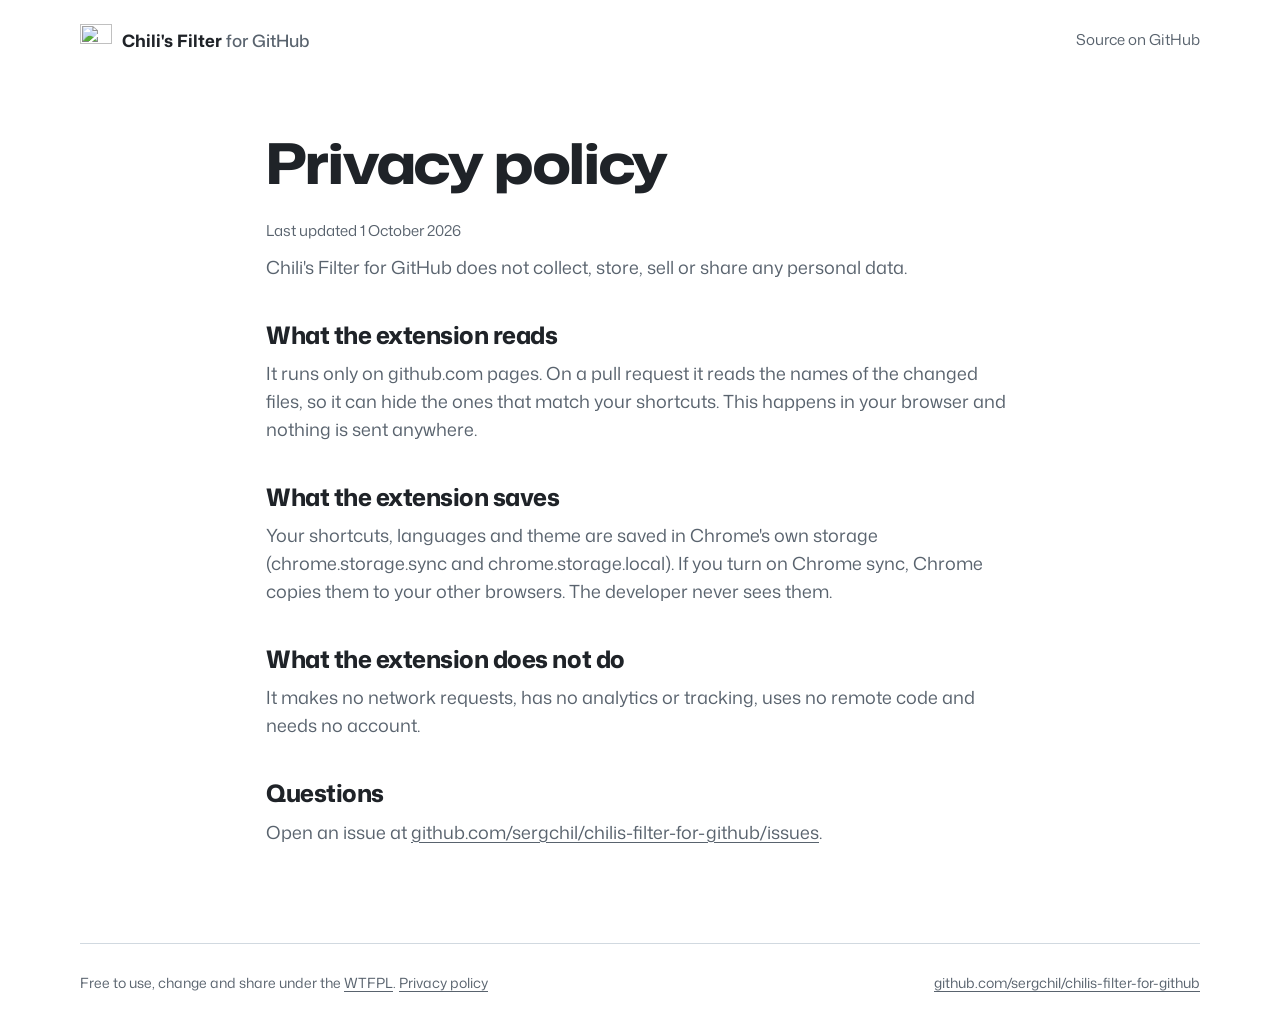
==== site/privacy.html @ f220df03 "Add a privacy policy page and the Chrome Web Store listing assets Co-Authored-By: Claude <noreply@an" ====
<!doctype html>
<html lang="en">
<head>
  <meta charset="utf-8">
  <meta name="viewport" content="width=device-width, initial-scale=1">
  <title>Privacy policy · Chili's Filter for GitHub</title>
  <meta name="description" content="A Chrome extension that hides generated code, lock files and snapshots from GitHub pull requests, so you review only the code a person wrote.">
  <link rel="icon" href="icons/icon.svg" type="image/svg+xml">
  <link rel="preconnect" href="https://fonts.googleapis.com">
  <link rel="preconnect" href="https://fonts.gstatic.com" crossorigin>
  <link href="https://fonts.googleapis.com/css2?family=Mona+Sans:wdth,wght@75..125,200..900&display=swap" rel="stylesheet">
  <link rel="stylesheet" href="style.css">
</head>
<body>
  <header class="top wrap">
    <a class="brand" href="./">
      <img src="icons/icon.svg" alt="" width="32" height="32">
      <span>Chili's Filter <span class="brand-for">for GitHub</span></span>
    </a>
    <a class="top-link" href="https://github.com/sergchil/chilis-filter-for-github">Source on GitHub</a>
  </header>

    <main class="wrap legal">
    <h1>Privacy policy</h1>
    <p class="legal-date">Last updated 1 October 2026</p>
    <p>Chili's Filter for GitHub does not collect, store, sell or share any personal data.</p>
    <h2>What the extension reads</h2>
    <p>It runs only on github.com pages. On a pull request it reads the names of the changed files, so it can hide the ones that match your shortcuts. This happens in your browser and nothing is sent anywhere.</p>
    <h2>What the extension saves</h2>
    <p>Your shortcuts, languages and theme are saved in Chrome's own storage (chrome.storage.sync and chrome.storage.local). If you turn on Chrome sync, Chrome copies them to your other browsers. The developer never sees them.</p>
    <h2>What the extension does not do</h2>
    <p>It makes no network requests, has no analytics or tracking, uses no remote code and needs no account.</p>
    <h2>Questions</h2>
    <p>Open an issue at <a href="https://github.com/sergchil/chilis-filter-for-github/issues">github.com/sergchil/chilis-filter-for-github/issues</a>.</p>
  </main>

  <footer class="foot wrap">
    <span>Free to use, change and share under the <a href="https://github.com/sergchil/chilis-filter-for-github/blob/master/LICENSE">WTFPL</a>. <a href="privacy.html">Privacy policy</a></span>
    <a href="https://github.com/sergchil/chilis-filter-for-github">github.com/sergchil/chilis-filter-for-github</a>
  </footer>

</body>
</html>
---- site/style.css ----
/* GitHub's own palette for the page, chili red only for what you can press or switch. */
:root {
  --paper: #ffffff;
  --wash: #f6f8fa;
  --ink: #1f2328;
  --muted: #59636e;
  --rule: #d1d9e0;
  --chili: #d4381c;
  --chili-press: #b42d14;
  --chili-soft: #fff0ec;
  --del: #cf222e;
  --del-bg: #ffebe9;
  --del-sign: #ffcecb;
  --add: #1a7f37;
  --add-bg: #dafbe1;
  --add-sign: #aceebb;
  --sans: "Mona Sans", ui-sans-serif, system-ui, -apple-system, "Segoe UI", sans-serif;
  --mono: ui-monospace, SFMono-Regular, "SF Mono", Menlo, Consolas, monospace;
  --wrap: 1120px;
}

* { box-sizing: border-box; }
html { -webkit-text-size-adjust: 100%; scroll-behavior: smooth; }
body {
  margin: 0;
  background: var(--paper);
  color: var(--ink);
  font: 400 18px/1.55 var(--sans);
  font-variation-settings: "wdth" 100;
}
img { display: block; max-width: 100%; height: auto; }
a { color: inherit; text-underline-offset: 3px; }
a:focus-visible, button:focus-visible, input:focus-visible {
  outline: 2px solid var(--chili);
  outline-offset: 3px;
  border-radius: 6px;
}
code { font: 0.88em var(--mono); background: var(--wash); border: 1px solid var(--rule); border-radius: 6px; padding: 0.1em 0.35em; }
h1, h2 { margin: 0; font-weight: 750; letter-spacing: -0.02em; }
h2 { font-size: clamp(28px, 3.6vw, 40px); line-height: 1.1; font-variation-settings: "wdth" 112; }
p { margin: 0; }

.wrap { width: min(100% - 48px, var(--wrap)); margin-inline: auto; }
.sr-only { position: absolute; width: 1px; height: 1px; overflow: hidden; clip: rect(0 0 0 0); white-space: nowrap; }

/* ---------- top bar ---------- */
.top { display: flex; align-items: center; justify-content: space-between; padding: 24px 0; }
.brand { display: flex; align-items: center; gap: 10px; text-decoration: none; font-weight: 700; font-size: 17px; }
.brand-for { color: var(--muted); font-weight: 500; }
.top-link { font-size: 15px; color: var(--muted); text-decoration: none; }
.top-link:hover { color: var(--ink); text-decoration: underline; }

/* ---------- hero: the headline is a diff ---------- */
.hero { padding: 56px 0 72px; }
.diff-title {
  display: grid;
  font-size: clamp(44px, 9vw, 112px);
  line-height: 1;
  font-weight: 800;
  font-variation-settings: "wdth" 125;
  letter-spacing: -0.035em;
  border: 1px solid var(--rule);
  border-radius: 14px;
  overflow: hidden;
}
.diff-line { display: grid; grid-template-columns: 1.1em 1fr; align-items: center; }
.diff-line .sign {
  align-self: stretch;
  display: grid;
  place-items: center;
  font-size: 0.5em;
  font-weight: 500;
  font-variation-settings: "wdth" 100;
}
.diff-line .text { padding: 0.16em 0.3em 0.2em 0.25em; }
.del { background: var(--del-bg); color: #82071e; }
.del .sign { background: var(--del-sign); color: var(--del); }
.del .text { text-decoration: line-through; text-decoration-thickness: 0.07em; text-decoration-color: var(--del); }
.add { background: var(--add-bg); color: #044f1e; border-top: 1px solid var(--rule); }
.add .sign { background: var(--add-sign); color: var(--add); }

.lede { margin-top: 32px; max-width: 34ch; font-size: clamp(20px, 2.2vw, 25px); line-height: 1.4; color: var(--muted); }
.actions { display: flex; flex-wrap: wrap; gap: 12px; margin-top: 32px; }

.btn {
  display: inline-flex; align-items: center; justify-content: center;
  min-height: 48px; padding: 0 22px;
  border: 1px solid var(--rule); border-radius: 10px;
  background: var(--paper); color: var(--ink);
  font: 600 16px var(--sans); text-decoration: none;
}
.btn:hover { background: var(--wash); }
.btn-primary { background: var(--chili); border-color: var(--chili); color: #fff; }
.btn-primary:hover { background: var(--chili-press); border-color: var(--chili-press); }
.btn-big { min-height: 60px; padding: 0 34px; font-size: 19px; border-radius: 12px; }

/* One load moment: the old count is struck out, then the new line lands. */
@media (prefers-reduced-motion: no-preference) {
  .del .text { animation: strike 0.7s 0.3s both cubic-bezier(.6,0,.2,1); }
  .add { animation: land 0.6s 0.95s both cubic-bezier(.2,.8,.2,1); }
  @keyframes strike { from { text-decoration-color: transparent; } to { text-decoration-color: var(--del); } }
  @keyframes land { from { opacity: 0; transform: translateY(-12px); } to { opacity: 1; transform: none; } }
}

/* ---------- live demo ---------- */
.demo { padding: 24px 0 96px; }
.demo-head { max-width: 60ch; margin-bottom: 28px; }
.demo-head p { margin-top: 12px; color: var(--muted); }

.demo-box {
  display: grid;
  grid-template-columns: 340px 1fr;
  gap: 0;
  border: 1px solid var(--rule);
  border-radius: 14px;
  overflow: hidden;
  background: var(--wash);
}

.demo-box > * { min-width: 0; }
.panel { padding: 22px; background: var(--paper); border-right: 1px solid var(--rule); display: flex; flex-direction: column; gap: 16px; }
.panel-count { font-size: 16px; color: var(--muted); }
.panel-count b { font-size: 30px; color: var(--ink); font-weight: 750; margin-right: 4px; font-variant-numeric: tabular-nums; }
.meter { height: 4px; border-radius: 4px; background: var(--wash); overflow: hidden; }
.meter span { display: block; height: 100%; width: 0; background: var(--chili); transition: width 0.35s ease; }

.tabs { display: flex; padding: 4px; gap: 4px; background: var(--wash); border-radius: 10px; }
.tab {
  flex: 1; min-width: 0; min-height: 36px; border: 0; border-radius: 7px; background: transparent;
  font: 600 15px var(--sans); color: var(--muted); cursor: pointer;
}
.tab[aria-selected="true"] { background: var(--paper); color: var(--ink); box-shadow: 0 0 0 1px var(--rule); }

.rows { display: flex; flex-direction: column; gap: 4px; }
.row {
  display: grid; grid-template-columns: auto 1fr auto; align-items: center; gap: 12px;
  width: 100%; padding: 10px; border: 0; border-radius: 10px; background: transparent;
  text-align: left; font: inherit; color: inherit; cursor: pointer;
}
.row:hover { background: var(--wash); }
.switch { position: relative; width: 38px; height: 22px; border-radius: 22px; background: #c8d1da; transition: background 0.2s; }
.switch::after {
  content: ""; position: absolute; top: 3px; left: 3px; width: 16px; height: 16px; border-radius: 50%;
  background: #fff; box-shadow: 0 1px 2px rgba(31, 35, 40, 0.25); transition: transform 0.2s;
}
.row.is-on .switch { background: var(--chili); }
.row.is-on .switch::after { transform: translateX(16px); }
.row-text { display: flex; flex-direction: column; line-height: 1.25; }
.row-label { font-weight: 650; font-size: 16px; }
.row-sub { font-size: 13px; color: var(--muted); }
.row-count { font-size: 13px; font-weight: 600; padding: 3px 9px; border-radius: 20px; background: var(--wash); color: var(--ink); white-space: nowrap; }
.row.is-on .row-count { background: var(--chili-soft); color: var(--chili-press); }
.row-count.is-zero { color: var(--muted); font-weight: 500; }

.try { display: flex; flex-direction: column; gap: 6px; margin-top: auto; padding-top: 16px; border-top: 1px solid var(--rule); font-size: 14px; color: var(--muted); }
.try input {
  width: 100%; min-height: 42px; padding: 0 12px; border: 1px solid var(--rule); border-radius: 8px;
  font: 14px var(--mono); color: var(--ink); background: var(--paper);
}

.files { list-style: none; margin: 0; padding: 14px; font: 14px/1.4 var(--mono); }
.file {
  display: flex; min-width: 0; padding: 9px 12px; margin-bottom: 4px;
  background: var(--paper); border: 1px solid var(--rule); border-radius: 8px;
  max-height: 60px; overflow: hidden;
  transition: max-height 0.3s ease, opacity 0.25s ease, padding 0.3s ease, margin 0.3s ease, border-color 0.3s;
}
.file-dir { color: var(--muted); overflow: hidden; text-overflow: ellipsis; white-space: nowrap; flex: 0 1 auto; min-width: 0; }
.file-name { flex: 0 0 auto; font-weight: 600; }
.file.is-hidden { max-height: 0; opacity: 0; padding-block: 0; margin-bottom: 0; border-color: transparent; }

/* ---------- features ---------- */
.features { display: flex; flex-direction: column; gap: 104px; padding: 40px 0 112px; }
.feature { display: grid; grid-template-columns: 5fr 7fr; gap: 56px; align-items: center; }
.feature:nth-child(even) .feature-text { order: 2; }
.feature-text p { margin-top: 16px; color: var(--muted); max-width: 40ch; font-size: 19px; }
.feature img { border: 1px solid var(--rule); border-radius: 14px; }

/* ---------- promise and closing call ---------- */
.promise { padding: 72px 0; border-top: 1px solid var(--rule); }
.promise p { margin-top: 16px; max-width: 52ch; font-size: clamp(20px, 2.2vw, 24px); line-height: 1.45; color: var(--muted); }

.cta {
  margin-bottom: 72px; padding: 72px 48px;
  display: flex; flex-direction: column; align-items: flex-start; gap: 28px;
  background: var(--wash); border: 1px solid var(--rule); border-radius: 20px;
}
.cta h2 { font-size: clamp(36px, 5.5vw, 64px); font-variation-settings: "wdth" 125; font-weight: 800; letter-spacing: -0.03em; }
.cta-note { color: var(--muted); font-size: 16px; max-width: 60ch; }

.foot { display: flex; flex-wrap: wrap; justify-content: space-between; gap: 12px; padding: 28px 0 40px; border-top: 1px solid var(--rule); font-size: 14px; color: var(--muted); }

/* ---------- small screens ---------- */
@media (max-width: 860px) {
  .demo-box { grid-template-columns: minmax(0, 1fr); }
  .panel { border-right: 0; border-bottom: 1px solid var(--rule); }
  .feature { grid-template-columns: 1fr; gap: 24px; }
  .feature:nth-child(even) .feature-text { order: 0; }
  .features { gap: 72px; }
  .cta { padding: 48px 24px; }
}
@media (max-width: 520px) {
  body { font-size: 17px; }
  .hero { padding: 24px 0 48px; }
  .files { font-size: 12.5px; }
}

/* ---------- privacy policy ---------- */
.legal { max-width: 68ch; padding: 40px 0 96px; }
.legal h1 { font-size: clamp(36px, 5vw, 56px); font-variation-settings: "wdth" 120; }
.legal h2 { font-size: 24px; margin-top: 40px; font-variation-settings: "wdth" 100; }
.legal p { margin-top: 12px; color: var(--muted); }
.legal .legal-date { font-size: 15px; }
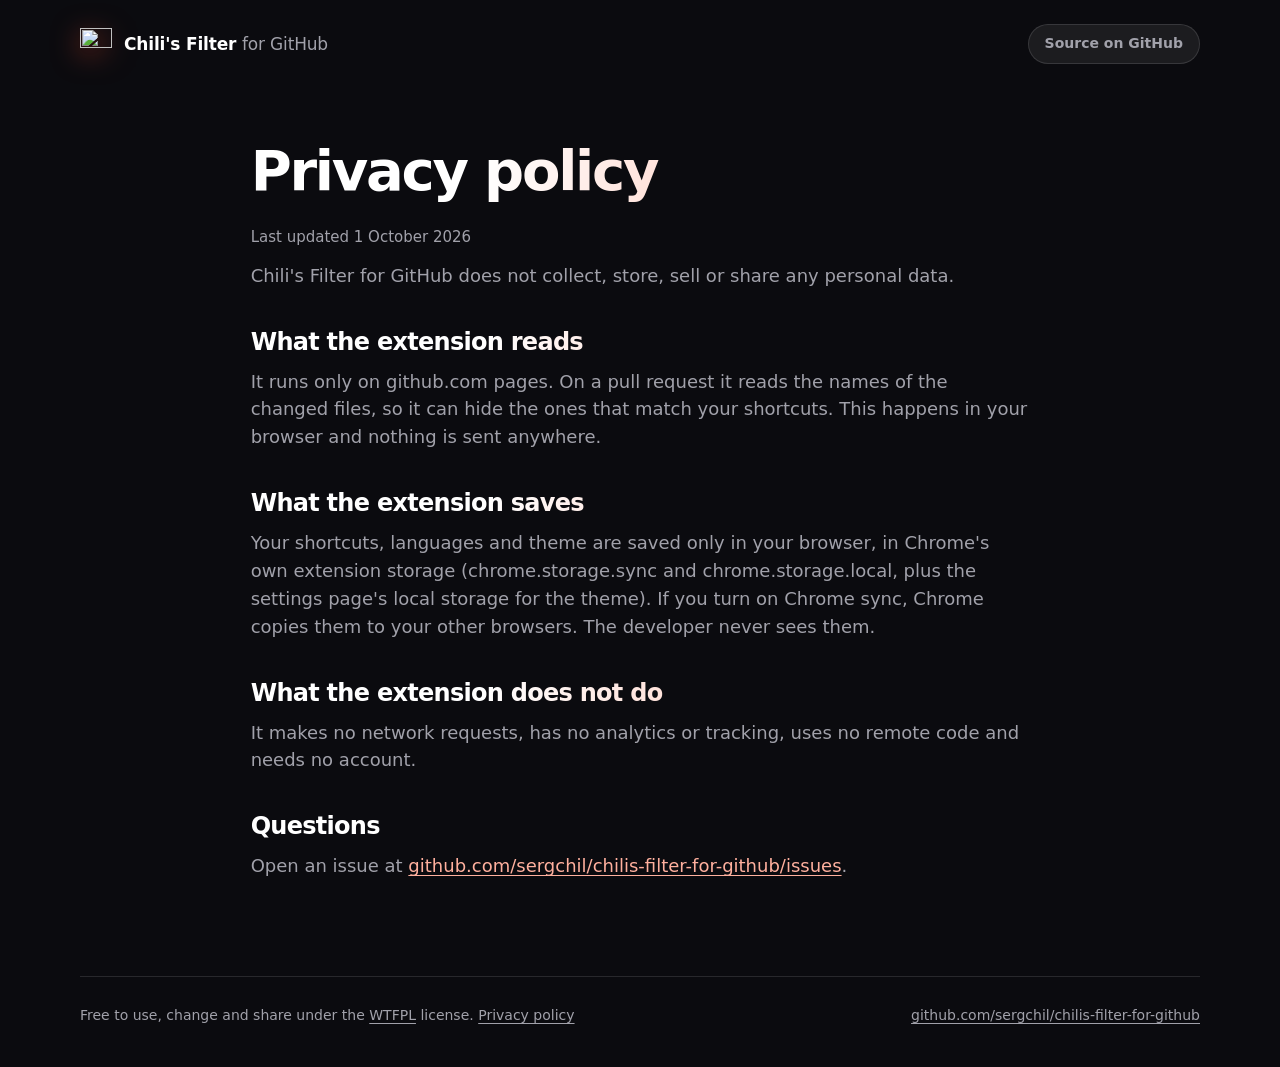
==== commit 7979103c: "Restyle the product page in the Liquid dark theme and link to the Chrome Web Store Add to Chrome now" ====
--- a/site/privacy.html
+++ b/site/privacy.html
@@ -1,17 +1,16 @@
 <!doctype html>
-<html lang="en">
+<html lang="en" data-style="liquid" data-mode="dark">
 <head>
   <meta charset="utf-8">
   <meta name="viewport" content="width=device-width, initial-scale=1">
   <title>Privacy policy · Chili's Filter for GitHub</title>
   <meta name="description" content="A Chrome extension that hides generated code, lock files and snapshots from GitHub pull requests, so you review only the code a person wrote.">
   <link rel="icon" href="icons/icon.svg" type="image/svg+xml">
-  <link rel="preconnect" href="https://fonts.googleapis.com">
-  <link rel="preconnect" href="https://fonts.gstatic.com" crossorigin>
-  <link href="https://fonts.googleapis.com/css2?family=Mona+Sans:wdth,wght@75..125,200..900&display=swap" rel="stylesheet">
   <link rel="stylesheet" href="style.css">
+  <script>document.documentElement.classList.add('js')</script>
 </head>
 <body>
+  <canvas id="liquid" aria-hidden="true"></canvas>
   <header class="top wrap">
     <a class="brand" href="./">
       <img src="icons/icon.svg" alt="" width="32" height="32">
@@ -27,7 +26,7 @@
     <h2>What the extension reads</h2>
     <p>It runs only on github.com pages. On a pull request it reads the names of the changed files, so it can hide the ones that match your shortcuts. This happens in your browser and nothing is sent anywhere.</p>
     <h2>What the extension saves</h2>
-    <p>Your shortcuts, languages and theme are saved in Chrome's own storage (chrome.storage.sync and chrome.storage.local). If you turn on Chrome sync, Chrome copies them to your other browsers. The developer never sees them.</p>
+    <p>Your shortcuts, languages and theme are saved only in your browser, in Chrome's own extension storage (chrome.storage.sync and chrome.storage.local, plus the settings page's local storage for the theme). If you turn on Chrome sync, Chrome copies them to your other browsers. The developer never sees them.</p>
     <h2>What the extension does not do</h2>
     <p>It makes no network requests, has no analytics or tracking, uses no remote code and needs no account.</p>
     <h2>Questions</h2>
@@ -35,9 +34,9 @@
   </main>
 
   <footer class="foot wrap">
-    <span>Free to use, change and share under the <a href="https://github.com/sergchil/chilis-filter-for-github/blob/master/LICENSE">WTFPL</a>. <a href="privacy.html">Privacy policy</a></span>
+    <span>Free to use, change and share under the <a href="https://github.com/sergchil/chilis-filter-for-github/blob/master/LICENSE">WTFPL</a> license. <a href="privacy.html">Privacy policy</a></span>
     <a href="https://github.com/sergchil/chilis-filter-for-github">github.com/sergchil/chilis-filter-for-github</a>
   </footer>
-
+  <script src="liquid.js"></script>
 </body>
 </html>
--- a/site/style.css
+++ b/site/style.css
@@ -1,54 +1,105 @@
-/* GitHub's own palette for the page, chili red only for what you can press or switch. */
+/* The settings page's Liquid dark theme: frosted glass over a slow chili-red flow (liquid.js). */
 :root {
-  --paper: #ffffff;
-  --wash: #f6f8fa;
-  --ink: #1f2328;
-  --muted: #59636e;
-  --rule: #d1d9e0;
-  --chili: #d4381c;
-  --chili-press: #b42d14;
-  --chili-soft: #fff0ec;
-  --del: #cf222e;
-  --del-bg: #ffebe9;
-  --del-sign: #ffcecb;
-  --add: #1a7f37;
-  --add-bg: #dafbe1;
-  --add-sign: #aceebb;
-  --sans: "Mona Sans", ui-sans-serif, system-ui, -apple-system, "Segoe UI", sans-serif;
-  --mono: ui-monospace, SFMono-Regular, "SF Mono", Menlo, Consolas, monospace;
+  color-scheme: dark;
+  --bg: #0b0b0f;
+  --surface: linear-gradient(160deg, rgba(255, 255, 255, 0.1), rgba(255, 255, 255, 0.045) 40%, rgba(255, 255, 255, 0.035));
+  --surface-2: rgba(255, 255, 255, 0.07);
+  --surface-3: rgba(255, 255, 255, 0.16);
+  --inset: rgba(0, 0, 0, 0.28);
+  --border: rgba(255, 255, 255, 0.12);
+  --text: #ffffff;
+  --muted: #a1a1aa;
+  --faint: rgba(161, 161, 170, 0.6);
+  --accent: #ff4d2e;
+  --accent-soft: rgba(255, 77, 46, 0.2);
+  --accent-soft-fg: #ffb09e;
+  --glow: 0 8px 24px -8px rgba(255, 77, 46, 0.8);
+  --glow-big: 0 14px 40px -10px rgba(255, 77, 46, 0.9);
+  --blur: blur(28px) saturate(170%);
+  --shadow-card: inset 0 1px 0 rgba(255, 255, 255, 0.24), 0 30px 60px -30px rgba(0, 0, 0, 0.8);
+  --rim: linear-gradient(135deg, rgba(255, 255, 255, 0.5), transparent 35%, transparent 70%, rgba(255, 255, 255, 0.16));
+  --h-fill: linear-gradient(100deg, #fff 30%, #ffd9cf 60%, #ff8a6b 95%);
+  --del: #ff8a84;
+  --del-bg: rgba(248, 81, 73, 0.12);
+  --del-sign: rgba(248, 81, 73, 0.22);
+  --add: #7ee2a8;
+  --add-bg: rgba(46, 160, 67, 0.14);
+  --add-sign: rgba(63, 185, 80, 0.24);
+  --ease: cubic-bezier(0.22, 1, 0.36, 1);
+  --sans: -apple-system, BlinkMacSystemFont, "SF Pro Display", "Inter", "Segoe UI", system-ui, sans-serif;
+  --mono: "SF Mono", ui-monospace, "JetBrains Mono", Menlo, Consolas, monospace;
   --wrap: 1120px;
 }
 
 * { box-sizing: border-box; }
-html { -webkit-text-size-adjust: 100%; scroll-behavior: smooth; }
+html { -webkit-text-size-adjust: 100%; scroll-behavior: smooth; background: var(--bg); }
 body {
   margin: 0;
-  background: var(--paper);
-  color: var(--ink);
+  color: var(--text);
   font: 400 18px/1.55 var(--sans);
-  font-variation-settings: "wdth" 100;
+  -webkit-font-smoothing: antialiased;
 }
 img { display: block; max-width: 100%; height: auto; }
 a { color: inherit; text-underline-offset: 3px; }
 a:focus-visible, button:focus-visible, input:focus-visible {
-  outline: 2px solid var(--chili);
+  outline: 2px solid var(--accent);
   outline-offset: 3px;
-  border-radius: 6px;
-}
-code { font: 0.88em var(--mono); background: var(--wash); border: 1px solid var(--rule); border-radius: 6px; padding: 0.1em 0.35em; }
-h1, h2 { margin: 0; font-weight: 750; letter-spacing: -0.02em; }
-h2 { font-size: clamp(28px, 3.6vw, 40px); line-height: 1.1; font-variation-settings: "wdth" 112; }
+  border-radius: 8px;
+}
+code { font: 0.88em var(--mono); background: var(--surface-2); border: 1px solid var(--border); border-radius: 6px; padding: 0.1em 0.35em; }
+h1, h2 { margin: 0; font-weight: 750; letter-spacing: -0.03em; }
+h2 {
+  font-size: clamp(28px, 3.6vw, 40px); line-height: 1.08;
+  background: var(--h-fill); -webkit-background-clip: text; background-clip: text; color: transparent;
+}
 p { margin: 0; }
+::selection { background: var(--accent-soft); }
 
 .wrap { width: min(100% - 48px, var(--wrap)); margin-inline: auto; }
 .sr-only { position: absolute; width: 1px; height: 1px; overflow: hidden; clip: rect(0 0 0 0); white-space: nowrap; }
 
+/* ---------- liquid backdrop ---------- */
+#liquid {
+  position: fixed; inset: 0; width: 100%; height: 100%; z-index: -1;
+  opacity: 0; transition: opacity 1.2s var(--ease); pointer-events: none;
+}
+#liquid.ready { opacity: 1; }
+#liquid.fallback { opacity: 1; background: radial-gradient(60% 50% at 15% 85%, var(--accent-soft), transparent 70%), var(--bg); }
+
+/* ---------- glass surfaces ---------- */
+.glass {
+  position: relative;
+  background: var(--surface);
+  border: 1px solid var(--border);
+  -webkit-backdrop-filter: var(--blur);
+  backdrop-filter: var(--blur);
+  box-shadow: var(--shadow-card);
+}
+/* Specular rim: brighter on the top-left edge, like light catching curved glass. */
+.glass::before {
+  content: "";
+  position: absolute; inset: -1px; border-radius: inherit; padding: 1px;
+  background: var(--rim);
+  -webkit-mask: linear-gradient(#000 0 0) content-box, linear-gradient(#000 0 0);
+  -webkit-mask-composite: xor;
+  mask-composite: exclude;
+  pointer-events: none;
+  z-index: 1;
+}
+
 /* ---------- top bar ---------- */
 .top { display: flex; align-items: center; justify-content: space-between; padding: 24px 0; }
-.brand { display: flex; align-items: center; gap: 10px; text-decoration: none; font-weight: 700; font-size: 17px; }
+.brand { display: flex; align-items: center; gap: 12px; text-decoration: none; font-weight: 700; font-size: 17px; letter-spacing: -0.01em; }
+.brand img { filter: drop-shadow(0 6px 14px rgba(255, 77, 46, 0.55)); transition: transform 0.5s var(--ease); }
+.brand:hover img { transform: rotate(-8deg) scale(1.06); }
 .brand-for { color: var(--muted); font-weight: 500; }
-.top-link { font-size: 15px; color: var(--muted); text-decoration: none; }
-.top-link:hover { color: var(--ink); text-decoration: underline; }
+.top-link {
+  font-size: 14px; font-weight: 600; color: var(--muted); text-decoration: none;
+  padding: 8px 16px; border-radius: 999px; border: 1px solid var(--border); background: var(--surface-2);
+  -webkit-backdrop-filter: var(--blur); backdrop-filter: var(--blur);
+  transition: color 0.2s, background 0.2s;
+}
+.top-link:hover { color: var(--text); background: var(--surface-3); }
 
 /* ---------- hero: the headline is a diff ---------- */
 .hero { padding: 56px 0 72px; }
@@ -57,147 +108,201 @@
   font-size: clamp(44px, 9vw, 112px);
   line-height: 1;
   font-weight: 800;
-  font-variation-settings: "wdth" 125;
-  letter-spacing: -0.035em;
-  border: 1px solid var(--rule);
-  border-radius: 14px;
+  letter-spacing: -0.045em;
+  border-radius: 24px;
   overflow: hidden;
 }
 .diff-line { display: grid; grid-template-columns: 1.1em 1fr; align-items: center; }
-.diff-line .sign {
-  align-self: stretch;
-  display: grid;
-  place-items: center;
-  font-size: 0.5em;
-  font-weight: 500;
-  font-variation-settings: "wdth" 100;
-}
+.diff-line .sign { align-self: stretch; display: grid; place-items: center; font-size: 0.5em; font-weight: 500; }
 .diff-line .text { padding: 0.16em 0.3em 0.2em 0.25em; }
-.del { background: var(--del-bg); color: #82071e; }
+.del { background: var(--del-bg); color: #ffd6d2; }
 .del .sign { background: var(--del-sign); color: var(--del); }
-.del .text { text-decoration: line-through; text-decoration-thickness: 0.07em; text-decoration-color: var(--del); }
-.add { background: var(--add-bg); color: #044f1e; border-top: 1px solid var(--rule); }
+.del .text { text-decoration: line-through; text-decoration-thickness: 0.07em; text-decoration-color: var(--del); opacity: 0.75; }
+.add { background: var(--add-bg); border-top: 1px solid var(--border); }
 .add .sign { background: var(--add-sign); color: var(--add); }
+.add .text { background: linear-gradient(100deg, #fff 30%, #d9ffe7 65%, #7ee2a8 100%); -webkit-background-clip: text; background-clip: text; color: transparent; }
 
 .lede { margin-top: 32px; max-width: 34ch; font-size: clamp(20px, 2.2vw, 25px); line-height: 1.4; color: var(--muted); }
 .actions { display: flex; flex-wrap: wrap; gap: 12px; margin-top: 32px; }
 
 .btn {
-  display: inline-flex; align-items: center; justify-content: center;
-  min-height: 48px; padding: 0 22px;
-  border: 1px solid var(--rule); border-radius: 10px;
-  background: var(--paper); color: var(--ink);
+  position: relative; overflow: hidden;
+  display: inline-flex; align-items: center; justify-content: center; gap: 10px;
+  min-height: 50px; padding: 0 24px;
+  border: 1px solid var(--border); border-radius: 999px;
+  background: var(--surface-2); color: var(--text);
+  -webkit-backdrop-filter: var(--blur); backdrop-filter: var(--blur);
   font: 600 16px var(--sans); text-decoration: none;
-}
-.btn:hover { background: var(--wash); }
-.btn-primary { background: var(--chili); border-color: var(--chili); color: #fff; }
-.btn-primary:hover { background: var(--chili-press); border-color: var(--chili-press); }
-.btn-big { min-height: 60px; padding: 0 34px; font-size: 19px; border-radius: 12px; }
-
-/* One load moment: the old count is struck out, then the new line lands. */
-@media (prefers-reduced-motion: no-preference) {
-  .del .text { animation: strike 0.7s 0.3s both cubic-bezier(.6,0,.2,1); }
-  .add { animation: land 0.6s 0.95s both cubic-bezier(.2,.8,.2,1); }
-  @keyframes strike { from { text-decoration-color: transparent; } to { text-decoration-color: var(--del); } }
-  @keyframes land { from { opacity: 0; transform: translateY(-12px); } to { opacity: 1; transform: none; } }
-}
+  transition: background 0.2s, transform 0.35s var(--ease), box-shadow 0.35s var(--ease);
+}
+.btn:hover { background: var(--surface-3); transform: translateY(-2px); }
+.btn:active { transform: scale(0.97); transition-duration: 0.1s; }
+.btn-primary { border-color: transparent; background: linear-gradient(180deg, #ff6a45, var(--accent)); color: #fff; box-shadow: inset 0 1px 0 rgba(255, 255, 255, 0.35), var(--glow); }
+.btn-primary:hover { background: linear-gradient(180deg, #ff7a58, var(--accent)); box-shadow: inset 0 1px 0 rgba(255, 255, 255, 0.35), var(--glow-big); }
+/* A light sweep crosses the main button on hover. */
+.btn-primary::after {
+  content: ""; position: absolute; inset: 0;
+  background: linear-gradient(110deg, transparent 30%, rgba(255, 255, 255, 0.35) 50%, transparent 70%);
+  transform: translateX(-120%);
+  pointer-events: none;
+}
+.btn-primary:hover::after { transform: translateX(120%); transition: transform 0.8s var(--ease); }
+.btn-big { min-height: 62px; padding: 0 34px; font-size: 19px; }
 
 /* ---------- live demo ---------- */
 .demo { padding: 24px 0 96px; }
 .demo-head { max-width: 60ch; margin-bottom: 28px; }
 .demo-head p { margin-top: 12px; color: var(--muted); }
+.demo-head a { color: var(--accent-soft-fg); }
 
 .demo-box {
   display: grid;
   grid-template-columns: 340px 1fr;
-  gap: 0;
-  border: 1px solid var(--rule);
-  border-radius: 14px;
+  border-radius: 24px;
   overflow: hidden;
-  background: var(--wash);
-}
-
+}
 .demo-box > * { min-width: 0; }
-.panel { padding: 22px; background: var(--paper); border-right: 1px solid var(--rule); display: flex; flex-direction: column; gap: 16px; }
+.panel { padding: 22px; border-right: 1px solid var(--border); display: flex; flex-direction: column; gap: 16px; background: rgba(255, 255, 255, 0.025); }
 .panel-count { font-size: 16px; color: var(--muted); }
-.panel-count b { font-size: 30px; color: var(--ink); font-weight: 750; margin-right: 4px; font-variant-numeric: tabular-nums; }
-.meter { height: 4px; border-radius: 4px; background: var(--wash); overflow: hidden; }
-.meter span { display: block; height: 100%; width: 0; background: var(--chili); transition: width 0.35s ease; }
-
-.tabs { display: flex; padding: 4px; gap: 4px; background: var(--wash); border-radius: 10px; }
+.panel-count b { font-size: 34px; color: var(--text); font-weight: 750; margin-right: 4px; font-variant-numeric: tabular-nums; letter-spacing: -0.03em; }
+.meter { height: 6px; border-radius: 6px; background: var(--inset); overflow: hidden; }
+.meter span {
+  display: block; height: 100%; width: 0; border-radius: inherit;
+  background: linear-gradient(90deg, #ff6a45, var(--accent));
+  box-shadow: 0 0 12px rgba(255, 77, 46, 0.8);
+  transition: width 0.6s var(--ease);
+}
+
+.tabs { display: flex; padding: 4px; gap: 4px; background: var(--inset); border: 1px solid var(--border); border-radius: 999px; }
 .tab {
-  flex: 1; min-width: 0; min-height: 36px; border: 0; border-radius: 7px; background: transparent;
+  flex: 1; min-width: 0; min-height: 36px; border: 0; border-radius: 999px; background: transparent;
   font: 600 15px var(--sans); color: var(--muted); cursor: pointer;
-}
-.tab[aria-selected="true"] { background: var(--paper); color: var(--ink); box-shadow: 0 0 0 1px var(--rule); }
+  transition: background 0.3s var(--ease), color 0.2s, box-shadow 0.3s var(--ease);
+}
+.tab:hover { color: var(--text); }
+.tab[aria-selected="true"] { background: var(--accent); color: #fff; box-shadow: var(--glow); }
 
 .rows { display: flex; flex-direction: column; gap: 4px; }
 .row {
   display: grid; grid-template-columns: auto 1fr auto; align-items: center; gap: 12px;
-  width: 100%; padding: 10px; border: 0; border-radius: 10px; background: transparent;
+  width: 100%; padding: 10px; border: 0; border-radius: 14px; background: transparent;
   text-align: left; font: inherit; color: inherit; cursor: pointer;
-}
-.row:hover { background: var(--wash); }
-.switch { position: relative; width: 38px; height: 22px; border-radius: 22px; background: #c8d1da; transition: background 0.2s; }
+  transition: background 0.2s;
+}
+.row:hover { background: var(--surface-2); }
+.switch {
+  position: relative; width: 40px; height: 24px; flex: none;
+  border: 1px solid var(--border); border-radius: 999px; background: var(--inset);
+  transition: background 0.3s var(--ease), box-shadow 0.3s var(--ease);
+}
 .switch::after {
-  content: ""; position: absolute; top: 3px; left: 3px; width: 16px; height: 16px; border-radius: 50%;
-  background: #fff; box-shadow: 0 1px 2px rgba(31, 35, 40, 0.25); transition: transform 0.2s;
-}
-.row.is-on .switch { background: var(--chili); }
+  content: ""; position: absolute; top: 2px; left: 2px; width: 18px; height: 18px; border-radius: 50%;
+  background: #fff; box-shadow: 0 1px 4px rgba(0, 0, 0, 0.3); transition: transform 0.35s var(--ease);
+}
+.row.is-on .switch { background: var(--accent); border-color: transparent; box-shadow: var(--glow); }
 .row.is-on .switch::after { transform: translateX(16px); }
 .row-text { display: flex; flex-direction: column; line-height: 1.25; }
 .row-label { font-weight: 650; font-size: 16px; }
 .row-sub { font-size: 13px; color: var(--muted); }
-.row-count { font-size: 13px; font-weight: 600; padding: 3px 9px; border-radius: 20px; background: var(--wash); color: var(--ink); white-space: nowrap; }
-.row.is-on .row-count { background: var(--chili-soft); color: var(--chili-press); }
+.row-count {
+  font-size: 13px; font-weight: 600; padding: 3px 10px; border-radius: 999px;
+  background: var(--surface-2); color: var(--text); white-space: nowrap;
+  transition: background 0.3s, color 0.3s;
+}
+.row.is-on .row-count { background: var(--accent-soft); color: var(--accent-soft-fg); }
 .row-count.is-zero { color: var(--muted); font-weight: 500; }
 
-.try { display: flex; flex-direction: column; gap: 6px; margin-top: auto; padding-top: 16px; border-top: 1px solid var(--rule); font-size: 14px; color: var(--muted); }
+.try { display: flex; flex-direction: column; gap: 6px; margin-top: auto; padding-top: 16px; border-top: 1px solid var(--border); font-size: 14px; color: var(--muted); }
 .try input {
-  width: 100%; min-height: 42px; padding: 0 12px; border: 1px solid var(--rule); border-radius: 8px;
-  font: 14px var(--mono); color: var(--ink); background: var(--paper);
-}
+  width: 100%; min-height: 42px; padding: 0 14px; border: 1px solid var(--border); border-radius: 12px;
+  font: 14px var(--mono); color: var(--text); background: var(--inset);
+  transition: border-color 0.2s, box-shadow 0.2s;
+}
+.try input::placeholder { color: var(--faint); }
+.try input:focus { outline: none; border-color: var(--accent); box-shadow: 0 0 0 3px var(--accent-soft); }
 
 .files { list-style: none; margin: 0; padding: 14px; font: 14px/1.4 var(--mono); }
 .file {
   display: flex; min-width: 0; padding: 9px 12px; margin-bottom: 4px;
-  background: var(--paper); border: 1px solid var(--rule); border-radius: 8px;
+  background: var(--surface-2); border: 1px solid var(--border); border-radius: 10px;
   max-height: 60px; overflow: hidden;
-  transition: max-height 0.3s ease, opacity 0.25s ease, padding 0.3s ease, margin 0.3s ease, border-color 0.3s;
+  transition: max-height 0.45s var(--ease), opacity 0.3s ease, transform 0.45s var(--ease), padding 0.45s var(--ease), margin 0.45s var(--ease), border-color 0.3s;
 }
 .file-dir { color: var(--muted); overflow: hidden; text-overflow: ellipsis; white-space: nowrap; flex: 0 1 auto; min-width: 0; }
 .file-name { flex: 0 0 auto; font-weight: 600; }
-.file.is-hidden { max-height: 0; opacity: 0; padding-block: 0; margin-bottom: 0; border-color: transparent; }
+.file.is-hidden { max-height: 0; opacity: 0; transform: translateX(24px) scale(0.98); padding-block: 0; margin-bottom: 0; border-color: transparent; }
 
 /* ---------- features ---------- */
 .features { display: flex; flex-direction: column; gap: 104px; padding: 40px 0 112px; }
 .feature { display: grid; grid-template-columns: 5fr 7fr; gap: 56px; align-items: center; }
 .feature:nth-child(even) .feature-text { order: 2; }
 .feature-text p { margin-top: 16px; color: var(--muted); max-width: 40ch; font-size: 19px; }
-.feature img { border: 1px solid var(--rule); border-radius: 14px; }
+.shot { padding: 8px; border-radius: 24px; transition: transform 0.6s var(--ease), box-shadow 0.6s var(--ease); }
+.shot img { border-radius: 16px; }
+.shot:hover { transform: translateY(-6px); box-shadow: var(--shadow-card), 0 30px 60px -20px rgba(255, 77, 46, 0.35); }
 
 /* ---------- promise and closing call ---------- */
-.promise { padding: 72px 0; border-top: 1px solid var(--rule); }
+.promise { padding: 72px 0; border-top: 1px solid var(--border); }
 .promise p { margin-top: 16px; max-width: 52ch; font-size: clamp(20px, 2.2vw, 24px); line-height: 1.45; color: var(--muted); }
 
 .cta {
   margin-bottom: 72px; padding: 72px 48px;
   display: flex; flex-direction: column; align-items: flex-start; gap: 28px;
-  background: var(--wash); border: 1px solid var(--rule); border-radius: 20px;
-}
-.cta h2 { font-size: clamp(36px, 5.5vw, 64px); font-variation-settings: "wdth" 125; font-weight: 800; letter-spacing: -0.03em; }
+  border-radius: 28px;
+}
+.cta h2 { font-size: clamp(36px, 5.5vw, 64px); font-weight: 800; letter-spacing: -0.04em; }
 .cta-note { color: var(--muted); font-size: 16px; max-width: 60ch; }
 
-.foot { display: flex; flex-wrap: wrap; justify-content: space-between; gap: 12px; padding: 28px 0 40px; border-top: 1px solid var(--rule); font-size: 14px; color: var(--muted); }
+.foot { display: flex; flex-wrap: wrap; justify-content: space-between; gap: 12px; padding: 28px 0 40px; border-top: 1px solid var(--border); font-size: 14px; color: var(--muted); }
+.foot a:hover { color: var(--text); }
+
+/* ---------- motion ---------- */
+@media (prefers-reduced-motion: no-preference) {
+  /* Hero: the old count is struck out, then the new line lands, then the rest rises in. */
+  .hero .diff-title { animation: rise 0.9s var(--ease) both; }
+  .del .text { animation: strike 0.7s 0.4s both cubic-bezier(.6,0,.2,1); }
+  .add { animation: land 0.7s 1s both var(--ease); }
+  .hero .lede { animation: rise 0.9s 1.25s var(--ease) both; }
+  .hero .actions { animation: rise 0.9s 1.4s var(--ease) both; }
+  .top { animation: fade 1s 0.1s both; }
+  @keyframes strike { from { text-decoration-color: transparent; opacity: 1; } to { text-decoration-color: var(--del); opacity: 0.75; } }
+  @keyframes land { from { opacity: 0; transform: translateY(-14px); filter: blur(6px); } to { opacity: 1; transform: none; filter: none; } }
+  @keyframes rise { from { opacity: 0; transform: translateY(24px); filter: blur(8px); } to { opacity: 1; transform: none; filter: none; } }
+  @keyframes fade { from { opacity: 0; } }
+
+  /* Sections rise in as they scroll into view; reveal.js adds .in. */
+  .js .reveal { opacity: 0; transform: translateY(40px) scale(0.985); filter: blur(10px); transition: opacity 0.9s var(--ease), transform 1s var(--ease), filter 0.9s var(--ease); }
+  .js .reveal.in { opacity: 1; transform: none; filter: none; }
+
+  /* The main button breathes gently so the eye finds it. */
+  .btn-primary { animation: breathe 3.2s 2.4s ease-in-out infinite; }
+  .btn-primary:hover { animation: none; }
+  @keyframes breathe { 50% { box-shadow: inset 0 1px 0 rgba(255, 255, 255, 0.35), var(--glow-big); } }
+}
+
+/* ---------- AI prompt ---------- */
+.ai { padding: 0 0 112px; }
+.ai-text > p { margin-top: 16px; color: var(--muted); max-width: 44ch; font-size: 19px; }
+.steps { list-style: none; counter-reset: step; margin: 40px 0 0; padding: 0; display: grid; grid-template-columns: repeat(3, 1fr); gap: 32px; }
+.steps li { counter-increment: step; position: relative; padding-left: 48px; color: var(--muted); font-size: 17px; line-height: 1.45; }
+.steps li b { display: block; color: var(--text); font-weight: 650; }
+.steps li::before {
+  content: counter(step); position: absolute; left: 0; top: 0;
+  display: grid; place-items: center; width: 32px; height: 32px; border-radius: 50%;
+  background: linear-gradient(145deg, #ff6a45, #d8260d); color: #fff; font-size: 15px; font-weight: 700;
+  box-shadow: var(--glow);
+}
 
 /* ---------- small screens ---------- */
 @media (max-width: 860px) {
   .demo-box { grid-template-columns: minmax(0, 1fr); }
-  .panel { border-right: 0; border-bottom: 1px solid var(--rule); }
+  .panel { border-right: 0; border-bottom: 1px solid var(--border); }
   .feature { grid-template-columns: 1fr; gap: 24px; }
   .feature:nth-child(even) .feature-text { order: 0; }
   .features { gap: 72px; }
   .cta { padding: 48px 24px; }
+  .ai { padding-bottom: 72px; }
+  .steps { grid-template-columns: 1fr; gap: 20px; }
 }
 @media (max-width: 520px) {
   body { font-size: 17px; }
@@ -207,7 +312,8 @@
 
 /* ---------- privacy policy ---------- */
 .legal { max-width: 68ch; padding: 40px 0 96px; }
-.legal h1 { font-size: clamp(36px, 5vw, 56px); font-variation-settings: "wdth" 120; }
-.legal h2 { font-size: 24px; margin-top: 40px; font-variation-settings: "wdth" 100; }
+.legal h1 { font-size: clamp(36px, 5vw, 56px); letter-spacing: -0.04em; background: var(--h-fill); -webkit-background-clip: text; background-clip: text; color: transparent; }
+.legal h2 { font-size: 24px; margin-top: 40px; }
 .legal p { margin-top: 12px; color: var(--muted); }
+.legal a { color: var(--accent-soft-fg); }
 .legal .legal-date { font-size: 15px; }
